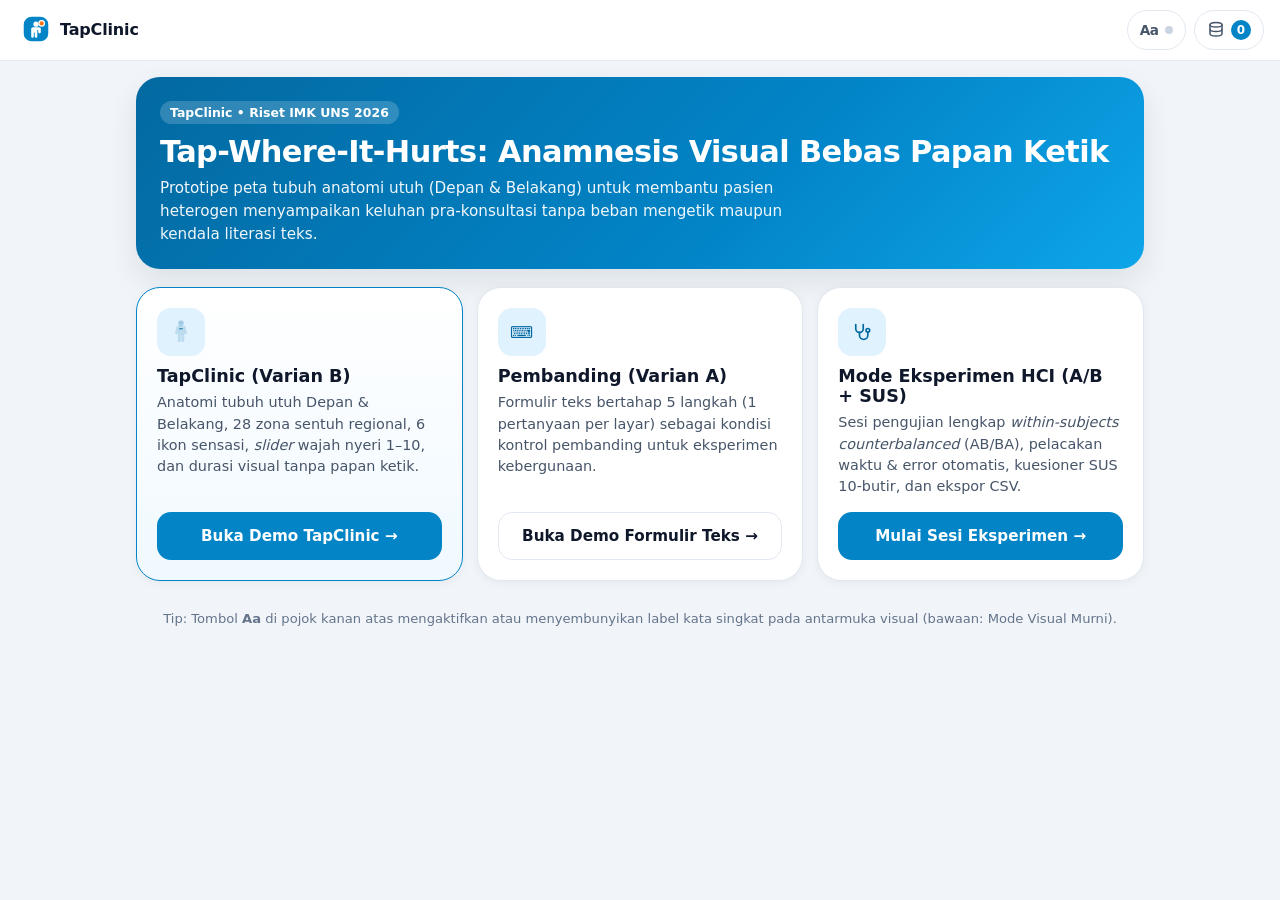
==== prototype/index.html @ a50611fe "feat: initialize TapClinic HCI prototype, Figma-aligned UI, study kit, and GitHub Pages workflow" ====
<!DOCTYPE html>
<html lang="id">
<head>
  <meta charset="UTF-8" />
  <meta name="viewport" content="width=device-width, initial-scale=1.0, viewport-fit=cover" />
  <title>TapClinic — Peta Tubuh Interaktif Pra-Konsultasi</title>
  <meta name="description" content="TapClinic: Antarmuka Peta Tubuh Interaktif Bebas Papan Ketik untuk Anamnesis Pra-Konsultasi di Klinik Kampus (Proyek Riset IMK UNS)." />
  <link rel="stylesheet" href="css/styles.css" />
</head>
<body class="visual-first">
  <div class="app-shell">
    <header class="topbar">
      <div class="topbar-left">
        <button id="btn-home" class="brand-btn" type="button" aria-label="Kembali ke beranda TapClinic">
          <span class="brand-mark" aria-hidden="true">
            <svg viewBox="0 0 32 32" width="28" height="28" fill="none">
              <rect x="2" y="2" width="28" height="28" rx="9" fill="#0284c7"/>
              <path d="M16 7.5a3 3 0 1 1 0 6 3 3 0 0 1 0-6Zm-5.5 8.5c0-1.1.9-2 2-2h7c1.1 0 2 .9 2 2v3.5a1.5 1.5 0 0 1-3 0V17h-1v7.5a1.5 1.5 0 0 1-3 0V20h-1v4.5a1.5 1.5 0 0 1-3 0V16Z" fill="#fff"/>
              <circle cx="22.5" cy="9.5" r="3.2" fill="#f97316" stroke="#fff" stroke-width="1.4"/>
            </svg>
          </span>
          <span class="brand-text">
            <strong>TapClinic</strong>
            <small class="label-text">IMK UNS 2026</small>
          </span>
        </button>
      </div>

      <div class="topbar-actions">
        <button id="btn-toggle-labels" class="icon-pill-btn" type="button" aria-pressed="false" title="Tampilkan / sembunyikan label kata singkat" aria-label="Tampilkan atau sembunyikan label kata singkat">
          <span class="aa-glyph">Aa</span>
          <span class="pill-state-dot" aria-hidden="true"></span>
        </button>

        <button id="btn-open-data" class="icon-pill-btn" type="button" title="Data Eksperimen Tersimpan" aria-label="Buka data eksperimen tersimpan">
          <svg viewBox="0 0 24 24" width="18" height="18" fill="none" stroke="currentColor" stroke-width="2" stroke-linecap="round" stroke-linejoin="round" aria-hidden="true">
            <ellipse cx="12" cy="5" rx="8" ry="3"></ellipse>
            <path d="M4 5v6c0 1.66 3.58 3 8 3s8-1.34 8-3V5"></path>
            <path d="M4 11v6c0 1.66 3.58 3 8 3s8-1.34 8-3v-6"></path>
          </svg>
          <span id="dataset-count-badge" class="count-badge">0</span>
        </button>
      </div>
    </header>

    <main id="app-main" class="app-main" aria-live="polite"></main>
  </div>

  <!-- Modal / Drawer untuk Dataset Tersimpan -->
  <div id="data-modal" class="modal-backdrop hidden" role="dialog" aria-modal="true" aria-labelledby="data-modal-title">
    <div class="modal-card">
      <div class="modal-header">
        <h2 id="data-modal-title">Dataset Eksperimen HCI</h2>
        <button id="btn-close-data" class="close-icon-btn" type="button" aria-label="Tutup panel data">✕</button>
      </div>
      <div id="data-modal-body" class="modal-body"></div>
    </div>
  </div>

  <script defer src="js/icons.js"></script>
  <script defer src="js/anatomy-svg.js"></script>
  <script defer src="js/telemetry.js"></script>
  <script defer src="js/variant-b.js"></script>
  <script defer src="js/variant-a.js"></script>
  <script defer src="js/experiment.js"></script>
  <script defer src="js/app.js"></script>
</body>
</html>
---- prototype/css/styles.css ----
:root {
  --bg: #f1f5f9;
  --surface: #ffffff;
  --surface-soft: #f8fafc;
  --surface-tint: #f0f9ff;
  --ink: #0f172a;
  --ink-muted: #475569;
  --ink-subtle: #64748b;
  --border: #e2e8f0;
  --primary: #0284c7;
  --primary-dark: #0369a1;
  --primary-soft: #e0f2fe;
  --accent: #0284c7;
  --sev-low: #22c55e;
  --sev-mid: #f59e0b;
  --sev-high: #f97316;
  --sev-crit: #ef4444;
  --shadow-sm: 0 2px 10px rgba(15, 23, 42, 0.05);
  --shadow-md: 0 12px 30px rgba(15, 23, 42, 0.09);
  --radius-sm: 12px;
  --radius-md: 18px;
  --radius-lg: 24px;
  --font: "Plus Jakarta Sans", "Inter", system-ui, -apple-system, BlinkMacSystemFont, "Segoe UI", Roboto, Arial, sans-serif;
}

*, *::before, *::after {
  box-sizing: border-box;
}

html, body {
  margin: 0;
  padding: 0;
  font-family: var(--font);
  background: var(--bg);
  color: var(--ink);
  -webkit-tap-highlight-color: transparent;
}

button, input, textarea, select {
  font-family: inherit;
}

.hidden {
  display: none !important;
}

/* Visual-First label toggle: OFF by default, ON when body.show-labels is set */
.label-text {
  display: none;
}

body.show-labels .label-text {
  display: inline;
}

.label-block {
  display: none;
}

body.show-labels .label-block {
  display: block;
}

/* Shell & Topbar */
.app-shell {
  min-height: 100dvh;
  display: flex;
  flex-direction: column;
}

.topbar {
  position: sticky;
  top: 0;
  z-index: 40;
  display: flex;
  align-items: center;
  justify-content: space-between;
  padding: 10px 16px;
  background: rgba(255, 255, 255, 0.94);
  backdrop-filter: blur(10px);
  border-bottom: 1px solid var(--border);
}

.brand-btn {
  display: inline-flex;
  align-items: center;
  gap: 10px;
  border: none;
  background: transparent;
  padding: 4px 6px;
  border-radius: var(--radius-sm);
  cursor: pointer;
  color: var(--ink);
  text-align: left;
}

.brand-text {
  display: flex;
  flex-direction: column;
  line-height: 1.15;
}

.brand-text strong {
  font-size: 1rem;
  letter-spacing: -0.01em;
}

.brand-text small {
  font-size: 0.72rem;
  color: var(--ink-subtle);
}

.topbar-actions {
  display: flex;
  align-items: center;
  gap: 8px;
}

.icon-pill-btn {
  display: inline-flex;
  align-items: center;
  gap: 6px;
  min-height: 40px;
  padding: 6px 12px;
  border-radius: 999px;
  border: 1.5px solid var(--border);
  background: var(--surface);
  color: var(--ink-muted);
  font-weight: 600;
  font-size: 0.85rem;
  cursor: pointer;
  transition: all 0.16s ease;
}

.icon-pill-btn:hover {
  border-color: var(--primary);
  color: var(--primary-dark);
}

.icon-pill-btn[aria-pressed="true"] {
  background: var(--primary-soft);
  border-color: var(--primary);
  color: var(--primary-dark);
}

.aa-glyph {
  font-weight: 800;
  letter-spacing: -0.03em;
}

.pill-state-dot {
  width: 8px;
  height: 8px;
  border-radius: 50%;
  background: #cbd5e1;
}

.icon-pill-btn[aria-pressed="true"] .pill-state-dot {
  background: var(--primary);
}

.count-badge {
  min-width: 20px;
  height: 20px;
  padding: 0 6px;
  border-radius: 999px;
  background: var(--primary);
  color: #fff;
  font-size: 0.75rem;
  display: inline-flex;
  align-items: center;
  justify-content: center;
}

.app-main {
  flex: 1;
  width: 100%;
  max-width: 1040px;
  margin: 0 auto;
  padding: 16px;
}

/* Cards & Buttons */
.card {
  background: var(--surface);
  border: 1px solid var(--border);
  border-radius: var(--radius-lg);
  box-shadow: var(--shadow-sm);
  padding: 20px;
}

.phone-card {
  width: 100%;
  max-width: 480px;
  margin: 0 auto;
  background: var(--surface);
  border: 1px solid var(--border);
  border-radius: var(--radius-lg);
  box-shadow: var(--shadow-md);
  padding: 20px;
  display: flex;
  flex-direction: column;
  gap: 14px;
}

.step-kicker {
  font-size: 0.8rem;
  font-weight: 700;
  color: var(--primary);
  letter-spacing: 0.01em;
}

.step-title {
  margin: 2px 0 4px;
  font-size: 1.32rem;
  font-weight: 800;
  letter-spacing: -0.02em;
  color: var(--ink);
}

.step-subtitle {
  margin: 0;
  font-size: 0.88rem;
  color: var(--ink-muted);
  line-height: 1.45;
}

.btn {
  display: inline-flex;
  align-items: center;
  justify-content: center;
  gap: 8px;
  min-height: 48px;
  padding: 10px 18px;
  border-radius: 14px;
  border: 1.5px solid transparent;
  font-size: 0.95rem;
  font-weight: 700;
  cursor: pointer;
  transition: transform 0.12s ease, background 0.16s ease, border-color 0.16s ease;
}

.btn:active {
  transform: scale(0.98);
}

.btn-full {
  width: 100%;
}

.btn-primary {
  background: var(--primary);
  color: #fff;
}

.btn-primary:hover {
  background: var(--primary-dark);
}

.btn-secondary {
  background: var(--surface);
  border-color: var(--border);
  color: var(--ink);
}

.btn-secondary:hover {
  border-color: var(--primary);
  background: var(--surface-tint);
}

.btn-danger-ghost {
  background: #fef2f2;
  border-color: #fecaca;
  color: #b91c1c;
}

.btn-sm {
  min-height: 38px;
  padding: 6px 12px;
  font-size: 0.84rem;
  border-radius: 10px;
}

.btn:disabled {
  opacity: 0.45;
  cursor: not-allowed;
}

/* Home Landing Hub */
.hero-banner {
  background: linear-gradient(135deg, #0369a1 0%, #0284c7 60%, #0ea5e9 100%);
  color: #fff;
  border-radius: var(--radius-lg);
  padding: 24px;
  margin-bottom: 18px;
  box-shadow: var(--shadow-md);
}

.hero-badge {
  display: inline-flex;
  align-items: center;
  gap: 6px;
  padding: 4px 10px;
  border-radius: 999px;
  background: rgba(255, 255, 255, 0.18);
  font-size: 0.78rem;
  font-weight: 600;
  margin-bottom: 10px;
}

.hero-banner h1 {
  margin: 0 0 8px;
  font-size: clamp(1.35rem, 2.8vw, 1.9rem);
  letter-spacing: -0.02em;
}

.hero-banner p {
  margin: 0;
  color: rgba(255, 255, 255, 0.94);
  line-height: 1.5;
  max-width: 68ch;
  font-size: 0.95rem;
}

.hub-grid {
  display: grid;
  grid-template-columns: repeat(auto-fit, minmax(260px, 1fr));
  gap: 14px;
  margin-bottom: 18px;
}

.hub-card {
  display: flex;
  flex-direction: column;
  justify-content: space-between;
  gap: 14px;
  padding: 20px;
  border-radius: var(--radius-lg);
  background: var(--surface);
  border: 1.5px solid var(--border);
  box-shadow: var(--shadow-sm);
}

.hub-card.featured {
  border-color: var(--primary);
  background: linear-gradient(180deg, #ffffff 0%, #f0f9ff 100%);
}

.hub-card-icon {
  width: 48px;
  height: 48px;
  border-radius: 14px;
  display: flex;
  align-items: center;
  justify-content: center;
  background: var(--primary-soft);
  color: var(--primary-dark);
  margin-bottom: 10px;
}

.hub-card h2 {
  margin: 0 0 6px;
  font-size: 1.1rem;
}

.hub-card p {
  margin: 0;
  color: var(--ink-muted);
  font-size: 0.9rem;
  line-height: 1.48;
}

.hub-meta {
  font-size: 0.82rem;
  color: var(--ink-subtle);
  text-align: center;
  padding: 12px;
}

/* Variant B — Step B1 (Side-by-Side Realistic Front & Back Anatomy) */
.b1-toolbar {
  display: flex;
  align-items: center;
  justify-content: space-between;
  gap: 8px;
}

.b1-mode-toggle {
  display: inline-flex;
  align-items: center;
  gap: 4px;
  padding: 3px;
  border-radius: 12px;
  background: var(--surface-soft);
  border: 1px solid var(--border);
}

.b1-mode-btn {
  display: inline-flex;
  align-items: center;
  justify-content: center;
  min-width: 36px;
  min-height: 34px;
  padding: 4px 8px;
  border-radius: 9px;
  border: none;
  background: transparent;
  color: var(--ink-muted);
  cursor: pointer;
}

.b1-mode-btn.active {
  background: var(--primary);
  color: #fff;
}

.b1-dual-bodies {
  display: grid;
  grid-template-columns: repeat(2, minmax(0, 1fr));
  gap: 10px;
  align-items: start;
}

.b1-body-slot {
  background: var(--surface-soft);
  border: 1px solid var(--border);
  border-radius: 16px;
  padding: 8px 6px 6px;
  display: flex;
  flex-direction: column;
  align-items: center;
}

.b1-slot-badge {
  display: inline-flex;
  align-items: center;
  gap: 5px;
  color: var(--ink-muted);
  font-size: 0.75rem;
  font-weight: 700;
  margin-bottom: 2px;
}

.body-svg-wrap {
  width: 100%;
  max-width: 280px;
  margin: 0 auto;
  display: flex;
  flex-direction: column;
  align-items: center;
}

.body-svg {
  width: 100%;
  height: auto;
  max-height: 54dvh;
  touch-action: manipulation;
  user-select: none;
}

.body-region-hit {
  fill: rgba(2, 132, 199, 0.015);
  stroke: rgba(100, 116, 139, 0.16);
  stroke-width: 0.9;
  cursor: pointer;
  transition: fill 0.16s ease, stroke 0.16s ease;
}

.body-region-hit:hover {
  fill: rgba(2, 132, 199, 0.18);
  stroke: rgba(2, 132, 199, 0.65);
  stroke-width: 1.4;
}

.body-region-hit.is-selected {
  fill: rgba(239, 68, 68, 0.36);
  stroke: #dc2626;
  stroke-width: 2.1;
}

.body-region-hit.sev-low {
  fill: rgba(34, 197, 94, 0.34);
  stroke: #16a34a;
  stroke-width: 1.6;
}

.body-region-hit.sev-mid {
  fill: rgba(245, 158, 11, 0.36);
  stroke: #d97706;
  stroke-width: 1.6;
}

.body-region-hit.sev-high {
  fill: rgba(249, 115, 22, 0.42);
  stroke: #ea580c;
  stroke-width: 1.8;
}

.body-region-hit.sev-crit {
  fill: rgba(239, 68, 68, 0.48);
  stroke: #dc2626;
  stroke-width: 2;
}

.pain-pin-group {
  pointer-events: none;
}

.pain-pin-pulse {
  transform-box: fill-box;
  transform-origin: center;
  animation: pinPulse 2s ease-out infinite;
}

@keyframes pinPulse {
  0% { transform: scale(0.95); opacity: 0.78; }
  70% { transform: scale(1.65); opacity: 0; }
  100% { transform: scale(1.65); opacity: 0; }
}

.selected-pill {
  display: flex;
  align-items: center;
  justify-content: center;
  gap: 8px;
  padding: 10px 14px;
  border-radius: 12px;
  background: #fee2e2;
  border: 1px solid #fecaca;
  color: #b91c1c;
  font-size: 0.86rem;
  font-weight: 700;
}

.selected-pill.empty {
  background: var(--surface-soft);
  border-color: var(--border);
  color: var(--ink-subtle);
}

.pain-dots-pill {
  display: inline-flex;
  align-items: center;
  gap: 5px;
  padding: 4px 10px;
  border-radius: 999px;
  background: var(--surface-soft);
  border: 1px solid var(--border);
  font-size: 0.82rem;
  font-weight: 700;
}

.pain-mini-dot {
  width: 10px;
  height: 10px;
  border-radius: 50%;
  display: inline-block;
}

/* Variant B — Step B2 (2x3 Sensation Grid with Active Checkmark Badge) */
.sensation-grid-2x3 {
  display: grid;
  grid-template-columns: repeat(2, 1fr);
  gap: 10px;
}

.sens-card-btn {
  position: relative;
  display: flex;
  flex-direction: column;
  align-items: center;
  justify-content: center;
  gap: 8px;
  min-height: 98px;
  padding: 14px 10px;
  border-radius: 16px;
  border: 1.5px solid var(--border);
  background: var(--surface-soft);
  color: var(--ink);
  cursor: pointer;
  transition: all 0.16s ease;
}

.sens-card-btn:hover {
  border-color: var(--primary);
  background: var(--surface-tint);
}

.sens-card-btn.active {
  border: 2px solid var(--primary);
  background: var(--primary-soft);
  color: var(--primary-dark);
}

.sens-check-badge {
  position: absolute;
  top: 8px;
  right: 8px;
  width: 20px;
  height: 20px;
  border-radius: 50%;
  background: var(--primary);
  color: #fff;
  font-size: 0.72rem;
  font-weight: 800;
  display: none;
  align-items: center;
  justify-content: center;
}

.sens-card-btn.active .sens-check-badge {
  display: inline-flex;
}

.sens-card-title {
  font-size: 0.88rem;
  font-weight: 700;
  text-align: center;
}

.sens-anim-pulse {
  transform-box: fill-box;
  transform-origin: center;
  animation: gentleBeat 1.5s ease-in-out infinite;
}

@keyframes gentleBeat {
  0%, 100% { transform: scale(1); }
  50% { transform: scale(1.13); }
}

/* Variant B — Step B3 (Visual Pain Slider + 5 Expressive Face Ticks) */
.b3-face-stage {
  display: flex;
  flex-direction: column;
  align-items: center;
  gap: 8px;
  padding: 8px 0 4px;
}

.b3-score-readout {
  display: flex;
  align-items: baseline;
  gap: 4px;
  font-weight: 800;
  color: var(--ink);
}

.b3-score-readout .big {
  font-size: 2.35rem;
  line-height: 1;
}

.b3-score-readout .denom {
  font-size: 1rem;
  color: var(--ink-subtle);
}

.sev-pill {
  display: inline-flex;
  align-items: center;
  padding: 4px 12px;
  border-radius: 999px;
  font-size: 0.8rem;
  font-weight: 700;
}

.pain-range {
  -webkit-appearance: none;
  appearance: none;
  width: 100%;
  height: 12px;
  border-radius: 999px;
  background: linear-gradient(90deg, #22c55e 0%, #eab308 38%, #f97316 70%, #ef4444 100%);
  outline: none;
  cursor: pointer;
}

.pain-range::-webkit-slider-thumb {
  -webkit-appearance: none;
  appearance: none;
  width: 26px;
  height: 26px;
  border-radius: 50%;
  background: #ffffff;
  border: 3px solid var(--primary);
  box-shadow: 0 2px 6px rgba(0, 0, 0, 0.22);
}

.pain-range::-moz-range-thumb {
  width: 26px;
  height: 26px;
  border-radius: 50%;
  background: #ffffff;
  border: 3px solid var(--primary);
  box-shadow: 0 2px 6px rgba(0, 0, 0, 0.22);
}

.b3-ticks-row {
  display: grid;
  grid-template-columns: repeat(5, 1fr);
  gap: 6px;
  margin-top: 4px;
}

.b3-tick-btn {
  display: flex;
  flex-direction: column;
  align-items: center;
  gap: 3px;
  padding: 6px 2px;
  border-radius: 12px;
  border: 1.5px solid transparent;
  background: transparent;
  color: var(--ink-muted);
  font-size: 0.78rem;
  font-weight: 700;
  cursor: pointer;
}

.b3-tick-btn.active {
  background: var(--surface-tint);
  border-color: var(--primary);
  color: var(--primary-dark);
}

.duration-grid {
  display: grid;
  grid-template-columns: repeat(4, 1fr);
  gap: 8px;
}

.tile-btn {
  display: flex;
  flex-direction: column;
  align-items: center;
  justify-content: center;
  gap: 4px;
  min-height: 58px;
  padding: 8px 4px;
  border-radius: 14px;
  border: 1.5px solid var(--border);
  background: var(--surface-soft);
  color: var(--ink);
  cursor: pointer;
  transition: all 0.15s ease;
}

.tile-btn.active {
  border-color: var(--primary);
  background: var(--primary-soft);
  color: var(--primary-dark);
}

.tile-lbl {
  font-size: 0.72rem;
  font-weight: 600;
  text-align: center;
}

/* Variant B — Step B4 (Summary & Confirmation) */
.b4-summary-item {
  background: var(--surface-soft);
  border: 1px solid var(--border);
  border-radius: 16px;
  padding: 12px 14px;
  display: flex;
  flex-direction: column;
  gap: 10px;
}

.b4-row {
  display: flex;
  align-items: flex-start;
  gap: 10px;
}

.b4-row-icon {
  width: 32px;
  height: 32px;
  border-radius: 10px;
  background: var(--surface);
  border: 1px solid var(--border);
  display: flex;
  align-items: center;
  justify-content: center;
  color: var(--primary);
  flex-shrink: 0;
}

.b4-row small {
  display: block;
  font-size: 0.74rem;
  color: var(--ink-subtle);
}

.b4-row strong {
  font-size: 0.94rem;
  color: var(--ink);
}

.b4-disclaimer {
  background: var(--surface-tint);
  border: 1px solid #bae6fd;
  border-radius: 14px;
  padding: 12px 14px;
  font-size: 0.82rem;
  color: var(--ink-muted);
  line-height: 1.45;
}

/* Variant B — Step B5 (EMR Klinik Kampus Doctor Dashboard) */
.b5-emr-card {
  width: 100%;
  max-width: 820px;
  margin: 0 auto;
  background: var(--surface);
  border: 1px solid var(--border);
  border-radius: var(--radius-lg);
  box-shadow: var(--shadow-md);
  overflow: hidden;
}

.b5-emr-header {
  background: var(--primary);
  color: #fff;
  padding: 14px 20px;
  display: flex;
  align-items: center;
  justify-content: space-between;
  gap: 12px;
  flex-wrap: wrap;
}

.b5-emr-header strong {
  font-size: 1rem;
}

.b5-emr-header span {
  font-size: 0.8rem;
  opacity: 0.9;
}

.b5-meta-bar {
  display: flex;
  align-items: center;
  justify-content: space-between;
  gap: 10px;
  flex-wrap: wrap;
  padding: 10px 20px;
  border-bottom: 1px solid var(--border);
  background: var(--surface-soft);
  font-size: 0.84rem;
}

.b5-status-pill {
  padding: 4px 10px;
  border-radius: 999px;
  background: var(--primary-soft);
  color: var(--primary-dark);
  font-weight: 700;
  font-size: 0.78rem;
}

.b5-emr-body {
  padding: 18px 20px;
  display: grid;
  grid-template-columns: 1fr;
  gap: 18px;
}

@media (min-width: 720px) {
  .b5-emr-body {
    grid-template-columns: 1fr 1.15fr;
    align-items: start;
  }
}

.b5-quick-scan {
  background: var(--surface-tint);
  border: 1px solid #bae6fd;
  border-radius: 14px;
  padding: 14px;
  font-size: 0.86rem;
  line-height: 1.5;
  color: var(--ink);
}

/* Variant A: Text Wizard (Figma A1-A3) */
.va-card {
  max-width: 520px;
  margin: 0 auto;
}

.step-progress {
  display: flex;
  gap: 6px;
  margin-bottom: 16px;
}

.step-bar {
  flex: 1;
  height: 6px;
  border-radius: 999px;
  background: #e2e8f0;
}

.step-bar.done {
  background: var(--primary);
}

.form-group {
  display: flex;
  flex-direction: column;
  gap: 6px;
  margin-bottom: 14px;
}

.form-group label {
  font-weight: 600;
  font-size: 0.92rem;
}

.input-control, .textarea-control, .select-control {
  width: 100%;
  padding: 12px 14px;
  border-radius: 12px;
  border: 1.5px solid var(--border);
  background: var(--surface);
  font-size: 0.96rem;
  color: var(--ink);
}

.input-control:focus, .textarea-control:focus, .select-control:focus {
  outline: none;
  border-color: var(--primary);
  box-shadow: 0 0 0 3px rgba(2, 132, 199, 0.14);
}

.field-error {
  color: #dc2626;
  font-size: 0.84rem;
  font-weight: 600;
}

.wizard-actions {
  display: flex;
  justify-content: space-between;
  gap: 10px;
  margin-top: 12px;
}

/* Experiment Flow & SUS */
.scenario-banner {
  background: #eff6ff;
  border: 1.5px solid #bfdbfe;
  border-radius: 16px;
  padding: 12px 14px;
  margin: 0 auto 12px;
  max-width: 520px;
}

.scenario-banner-head {
  display: flex;
  align-items: center;
  justify-content: space-between;
  gap: 8px;
}

.scenario-banner h3 {
  margin: 0;
  font-size: 0.95rem;
  color: #1e40af;
}

.scenario-bullets {
  margin: 8px 0 0;
  padding-left: 18px;
  font-size: 0.88rem;
  color: #1e3a8a;
  line-height: 1.45;
}

.sus-item {
  padding: 14px;
  border: 1px solid var(--border);
  border-radius: 14px;
  background: var(--surface-soft);
  margin-bottom: 10px;
}

.sus-item p {
  margin: 0 0 10px;
  font-weight: 600;
  font-size: 0.92rem;
}

.likert-row {
  display: grid;
  grid-template-columns: repeat(5, 1fr);
  gap: 6px;
}

.likert-opt {
  position: relative;
}

.likert-opt input {
  position: absolute;
  opacity: 0;
  pointer-events: none;
}

.likert-opt span {
  display: flex;
  flex-direction: column;
  align-items: center;
  justify-content: center;
  min-height: 44px;
  padding: 6px 4px;
  border-radius: 10px;
  border: 1.5px solid var(--border);
  background: var(--surface);
  font-size: 0.8rem;
  font-weight: 600;
  cursor: pointer;
  text-align: center;
}

.likert-opt input:checked + span {
  border-color: var(--primary);
  background: var(--primary-soft);
  color: var(--primary-dark);
}

.metrics-compare-grid {
  display: grid;
  grid-template-columns: repeat(auto-fit, minmax(160px, 1fr));
  gap: 10px;
  margin: 14px 0;
}

.metric-box {
  padding: 14px;
  border-radius: 14px;
  border: 1px solid var(--border);
  background: var(--surface-soft);
}

.metric-box small {
  color: var(--ink-subtle);
  display: block;
  margin-bottom: 4px;
}

.metric-box strong {
  font-size: 1.2rem;
}

/* Modal */
.modal-backdrop {
  position: fixed;
  inset: 0;
  z-index: 100;
  background: rgba(15, 23, 42, 0.5);
  display: flex;
  align-items: center;
  justify-content: center;
  padding: 16px;
}

.modal-card {
  width: 100%;
  max-width: 720px;
  max-height: 86dvh;
  overflow: auto;
  background: var(--surface);
  border-radius: var(--radius-lg);
  padding: 20px;
  box-shadow: var(--shadow-md);
}

.modal-header {
  display: flex;
  align-items: center;
  justify-content: space-between;
  margin-bottom: 14px;
}

.modal-header h2 {
  margin: 0;
  font-size: 1.15rem;
}

.close-icon-btn {
  width: 38px;
  height: 38px;
  border-radius: 12px;
  border: 1.5px solid var(--border);
  background: var(--surface);
  color: var(--ink-muted);
  font-size: 1rem;
  font-weight: 700;
  cursor: pointer;
  display: inline-flex;
  align-items: center;
  justify-content: center;
}

.data-table-wrap {
  overflow-x: auto;
  margin-top: 12px;
}

table.data-table {
  width: 100%;
  border-collapse: collapse;
  font-size: 0.84rem;
}

table.data-table th, table.data-table td {
  padding: 8px 10px;
  border-bottom: 1px solid var(--border);
  text-align: left;
  white-space: nowrap;
}

table.data-table th {
  background: var(--surface-soft);
  font-weight: 700;
}
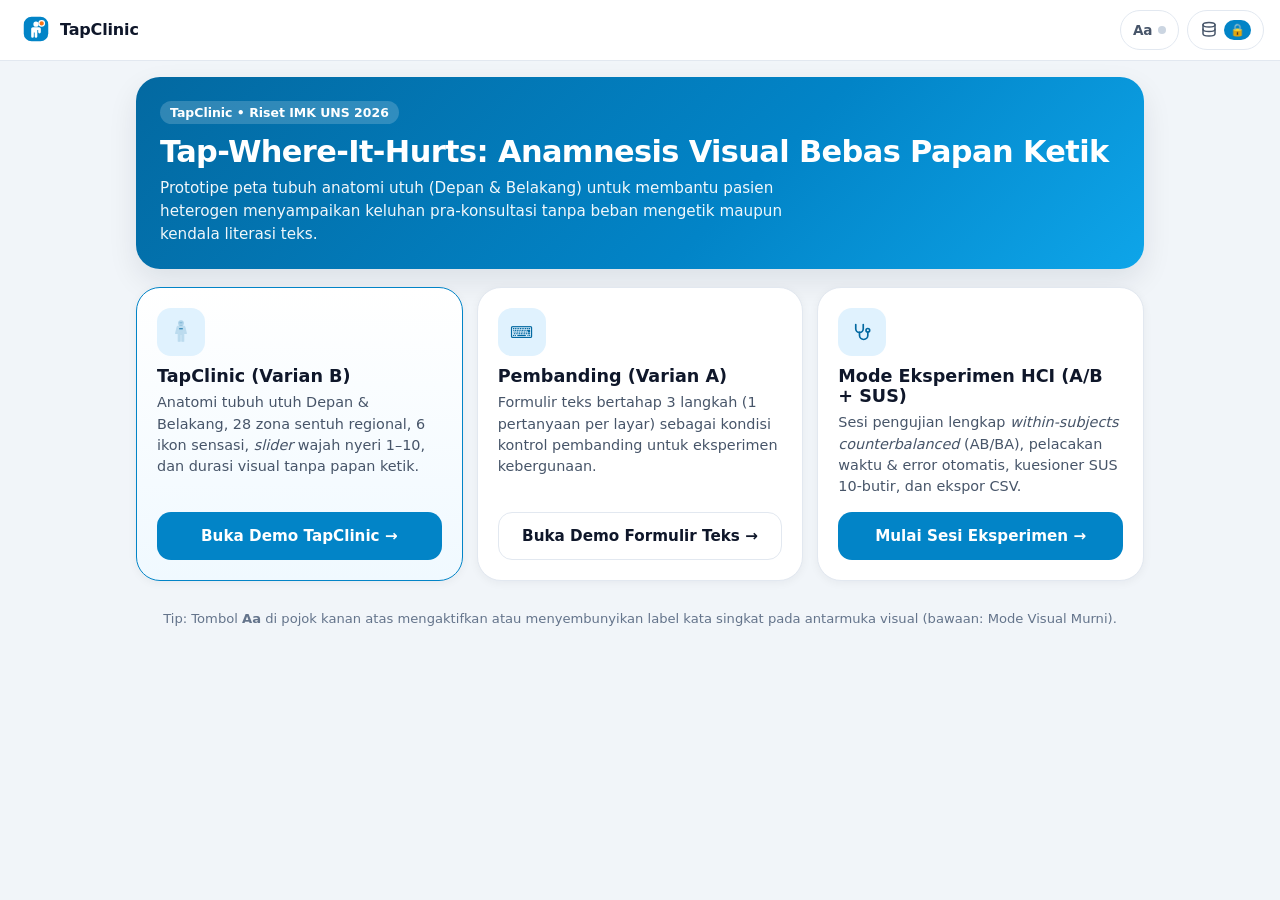
==== commit 4bdaaa3e: "chore: add cache-busting query string for GitHub Pages assets" ====
--- a/prototype/index.html
+++ b/prototype/index.html
@@ -5,7 +5,7 @@
   <meta name="viewport" content="width=device-width, initial-scale=1.0, viewport-fit=cover" />
   <title>TapClinic — Peta Tubuh Interaktif Pra-Konsultasi</title>
   <meta name="description" content="TapClinic: Antarmuka Peta Tubuh Interaktif Bebas Papan Ketik untuk Anamnesis Pra-Konsultasi di Klinik Kampus (Proyek Riset IMK UNS)." />
-  <link rel="stylesheet" href="css/styles.css" />
+  <link rel="stylesheet" href="css/styles.css?v=2" />
 </head>
 <body class="visual-first">
   <div class="app-shell">
@@ -57,12 +57,12 @@
     </div>
   </div>
 
-  <script defer src="js/icons.js"></script>
-  <script defer src="js/anatomy-svg.js"></script>
-  <script defer src="js/telemetry.js"></script>
-  <script defer src="js/variant-b.js"></script>
-  <script defer src="js/variant-a.js"></script>
-  <script defer src="js/experiment.js"></script>
-  <script defer src="js/app.js"></script>
+  <script defer src="js/icons.js?v=2"></script>
+  <script defer src="js/anatomy-svg.js?v=2"></script>
+  <script defer src="js/telemetry.js?v=2"></script>
+  <script defer src="js/variant-b.js?v=2"></script>
+  <script defer src="js/variant-a.js?v=2"></script>
+  <script defer src="js/experiment.js?v=2"></script>
+  <script defer src="js/app.js?v=2"></script>
 </body>
 </html>
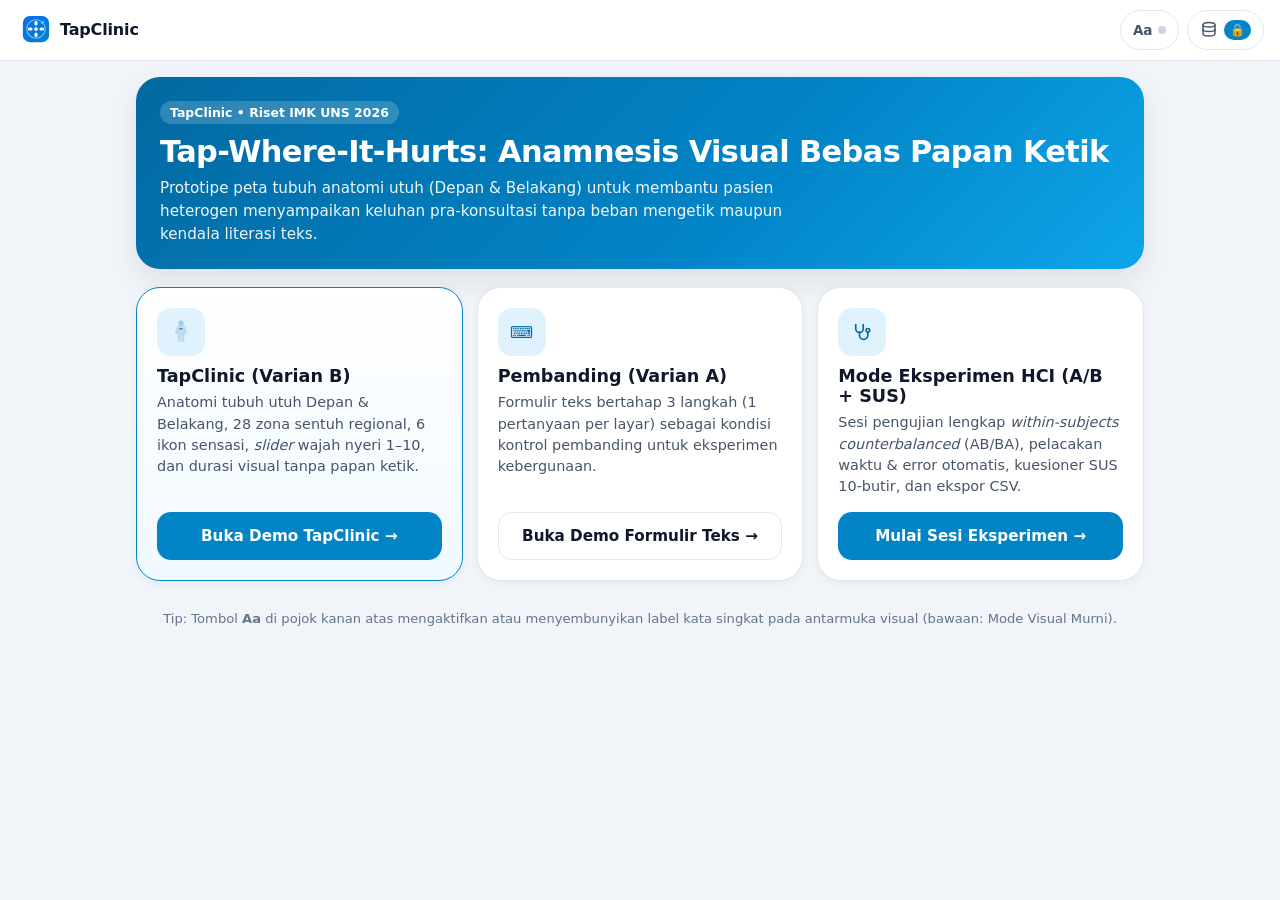
==== commit 5aef6ee8: "feat: add original TapClinic logo and deck mockup assets" ====
--- a/prototype/index.html
+++ b/prototype/index.html
@@ -5,7 +5,8 @@
   <meta name="viewport" content="width=device-width, initial-scale=1.0, viewport-fit=cover" />
   <title>TapClinic — Peta Tubuh Interaktif Pra-Konsultasi</title>
   <meta name="description" content="TapClinic: Antarmuka Peta Tubuh Interaktif Bebas Papan Ketik untuk Anamnesis Pra-Konsultasi di Klinik Kampus (Proyek Riset IMK UNS)." />
-  <link rel="stylesheet" href="css/styles.css?v=2" />
+  <link rel="icon" type="image/svg+xml" href="assets/tapclinic-logo.svg" />
+  <link rel="stylesheet" href="css/styles.css?v=6" />
 </head>
 <body class="visual-first">
   <div class="app-shell">
@@ -13,10 +14,21 @@
       <div class="topbar-left">
         <button id="btn-home" class="brand-btn" type="button" aria-label="Kembali ke beranda TapClinic">
           <span class="brand-mark" aria-hidden="true">
-            <svg viewBox="0 0 32 32" width="28" height="28" fill="none">
-              <rect x="2" y="2" width="28" height="28" rx="9" fill="#0284c7"/>
-              <path d="M16 7.5a3 3 0 1 1 0 6 3 3 0 0 1 0-6Zm-5.5 8.5c0-1.1.9-2 2-2h7c1.1 0 2 .9 2 2v3.5a1.5 1.5 0 0 1-3 0V17h-1v7.5a1.5 1.5 0 0 1-3 0V20h-1v4.5a1.5 1.5 0 0 1-3 0V16Z" fill="#fff"/>
-              <circle cx="22.5" cy="9.5" r="3.2" fill="#f97316" stroke="#fff" stroke-width="1.4"/>
+            <svg viewBox="0 0 64 64" width="28" height="28" fill="none">
+              <defs>
+                <linearGradient id="tcGrad" x1="4" y1="4" x2="60" y2="60" gradientUnits="userSpaceOnUse">
+                  <stop offset="0%" stop-color="#066cf4"/>
+                  <stop offset="100%" stop-color="#0284c7"/>
+                </linearGradient>
+              </defs>
+              <rect x="2" y="2" width="60" height="60" rx="16" fill="url(#tcGrad)"/>
+              <path d="M50.54 22.14 A21 21 0 1 1 41.86 13.46" stroke="#ffffff" stroke-width="2.6" stroke-opacity="0.5" stroke-linecap="round"/>
+              <circle cx="46.8" cy="17.2" r="2.7" fill="#38bdf8" stroke="#ffffff" stroke-width="1"/>
+              <rect x="28.5" y="13.5" width="7" height="10.5" rx="3.5" fill="#ffffff"/>
+              <rect x="28.5" y="40" width="7" height="10.5" rx="3.5" fill="#ffffff"/>
+              <rect x="13.5" y="28.5" width="10.5" height="7" rx="3.5" fill="#ffffff"/>
+              <rect x="40" y="28.5" width="10.5" height="7" rx="3.5" fill="#ffffff"/>
+              <circle cx="32" cy="32" r="4.2" fill="#ffffff"/>
             </svg>
           </span>
           <span class="brand-text">
@@ -57,12 +69,12 @@
     </div>
   </div>
 
-  <script defer src="js/icons.js?v=2"></script>
-  <script defer src="js/anatomy-svg.js?v=2"></script>
-  <script defer src="js/telemetry.js?v=2"></script>
-  <script defer src="js/variant-b.js?v=2"></script>
-  <script defer src="js/variant-a.js?v=2"></script>
-  <script defer src="js/experiment.js?v=2"></script>
-  <script defer src="js/app.js?v=2"></script>
+  <script defer src="js/icons.js?v=6"></script>
+  <script defer src="js/anatomy-svg.js?v=6"></script>
+  <script defer src="js/telemetry.js?v=6"></script>
+  <script defer src="js/variant-b.js?v=6"></script>
+  <script defer src="js/variant-a.js?v=6"></script>
+  <script defer src="js/experiment.js?v=6"></script>
+  <script defer src="js/app.js?v=6"></script>
 </body>
 </html>
--- a/prototype/css/styles.css
+++ b/prototype/css/styles.css
@@ -1129,3 +1129,46 @@
   background: var(--surface-soft);
   font-weight: 700;
 }
+/* Optimasi ukuran area sentuh Variant B di layar HP */
+@media (max-width: 520px) {
+  .app-main {
+    padding: 8px 6px;
+  }
+
+  .phone-card {
+    padding: 14px 10px;
+    border-radius: 18px;
+    gap: 10px;
+  }
+
+  .step-title {
+    font-size: 1.16rem;
+  }
+
+  .b1-dual-bodies {
+    gap: 6px;
+  }
+
+  .b1-body-slot {
+    padding: 6px 2px 4px;
+    border-radius: 12px;
+  }
+
+  .body-svg-wrap {
+    max-width: 100%;
+  }
+
+  .body-svg {
+    max-height: 62dvh;
+  }
+
+  .pain-range::-webkit-slider-thumb {
+    width: 32px;
+    height: 32px;
+  }
+
+  .pain-range::-moz-range-thumb {
+    width: 32px;
+    height: 32px;
+  }
+}
